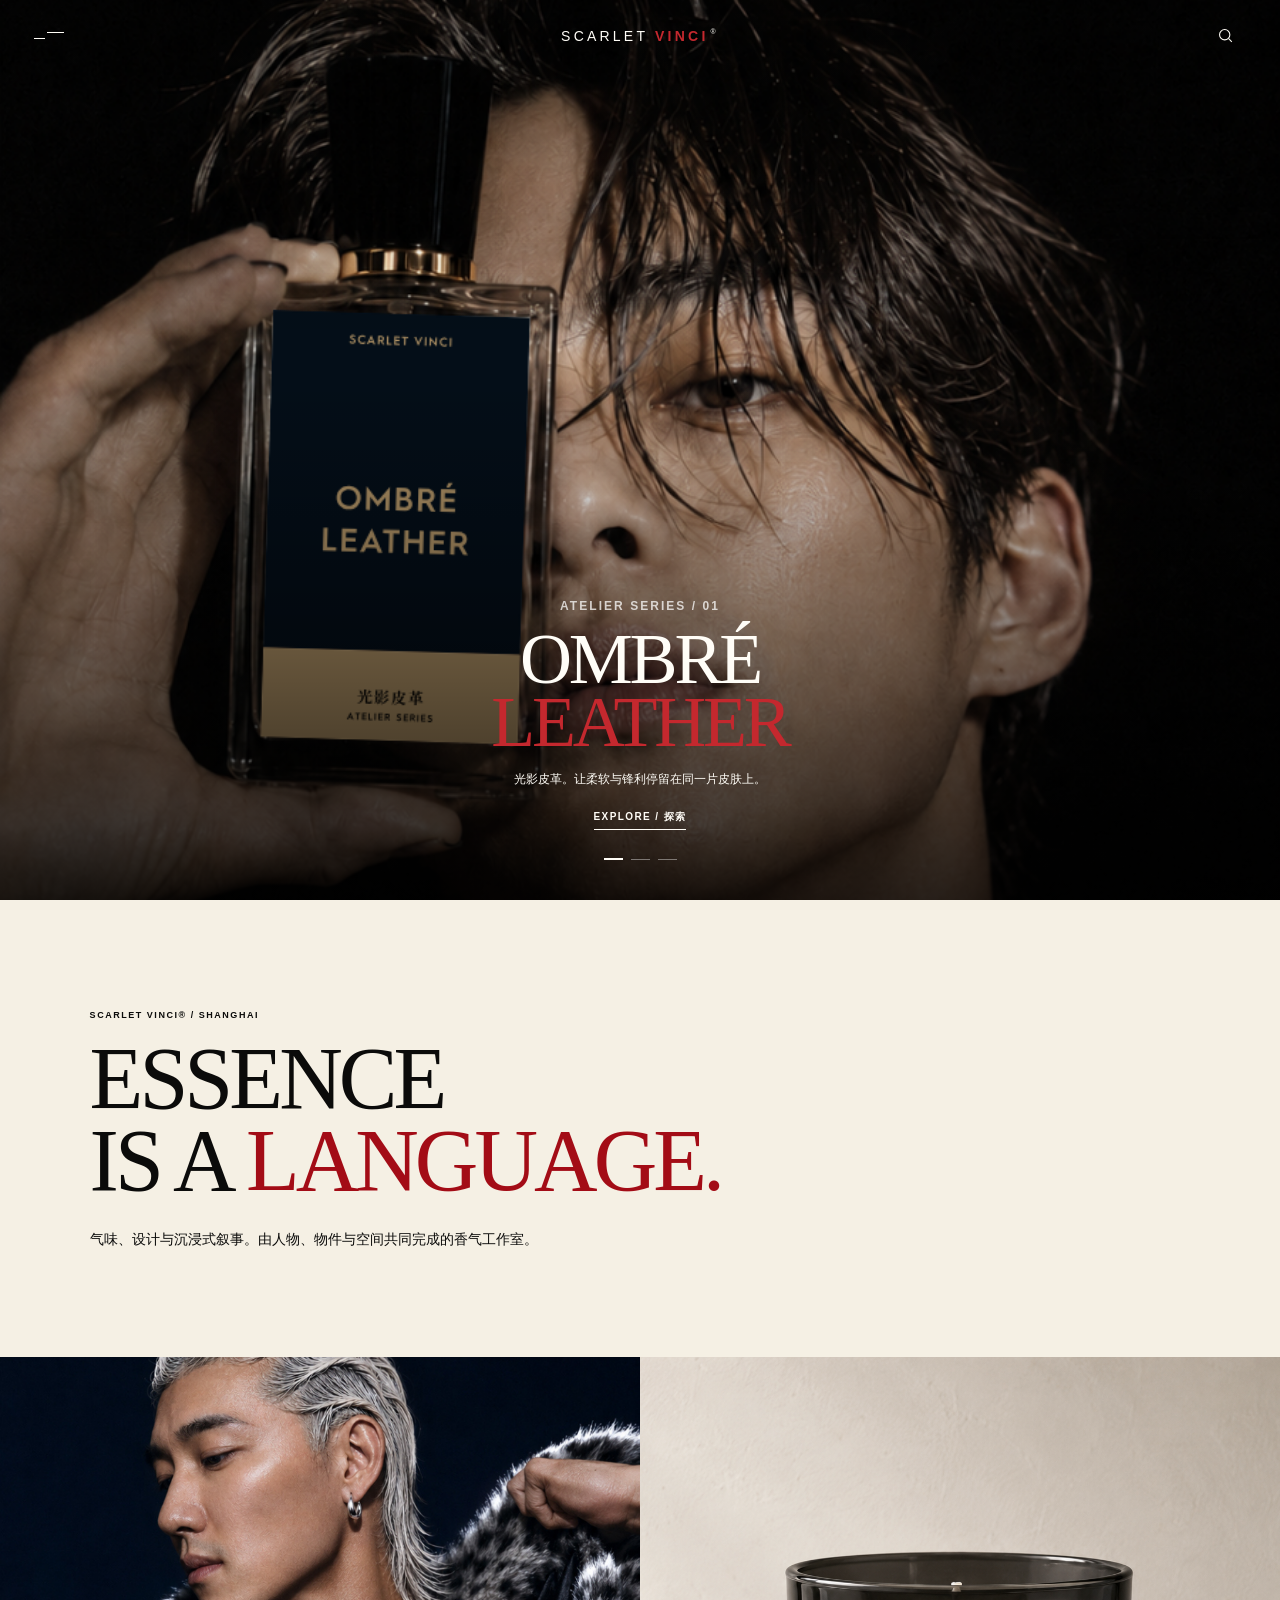
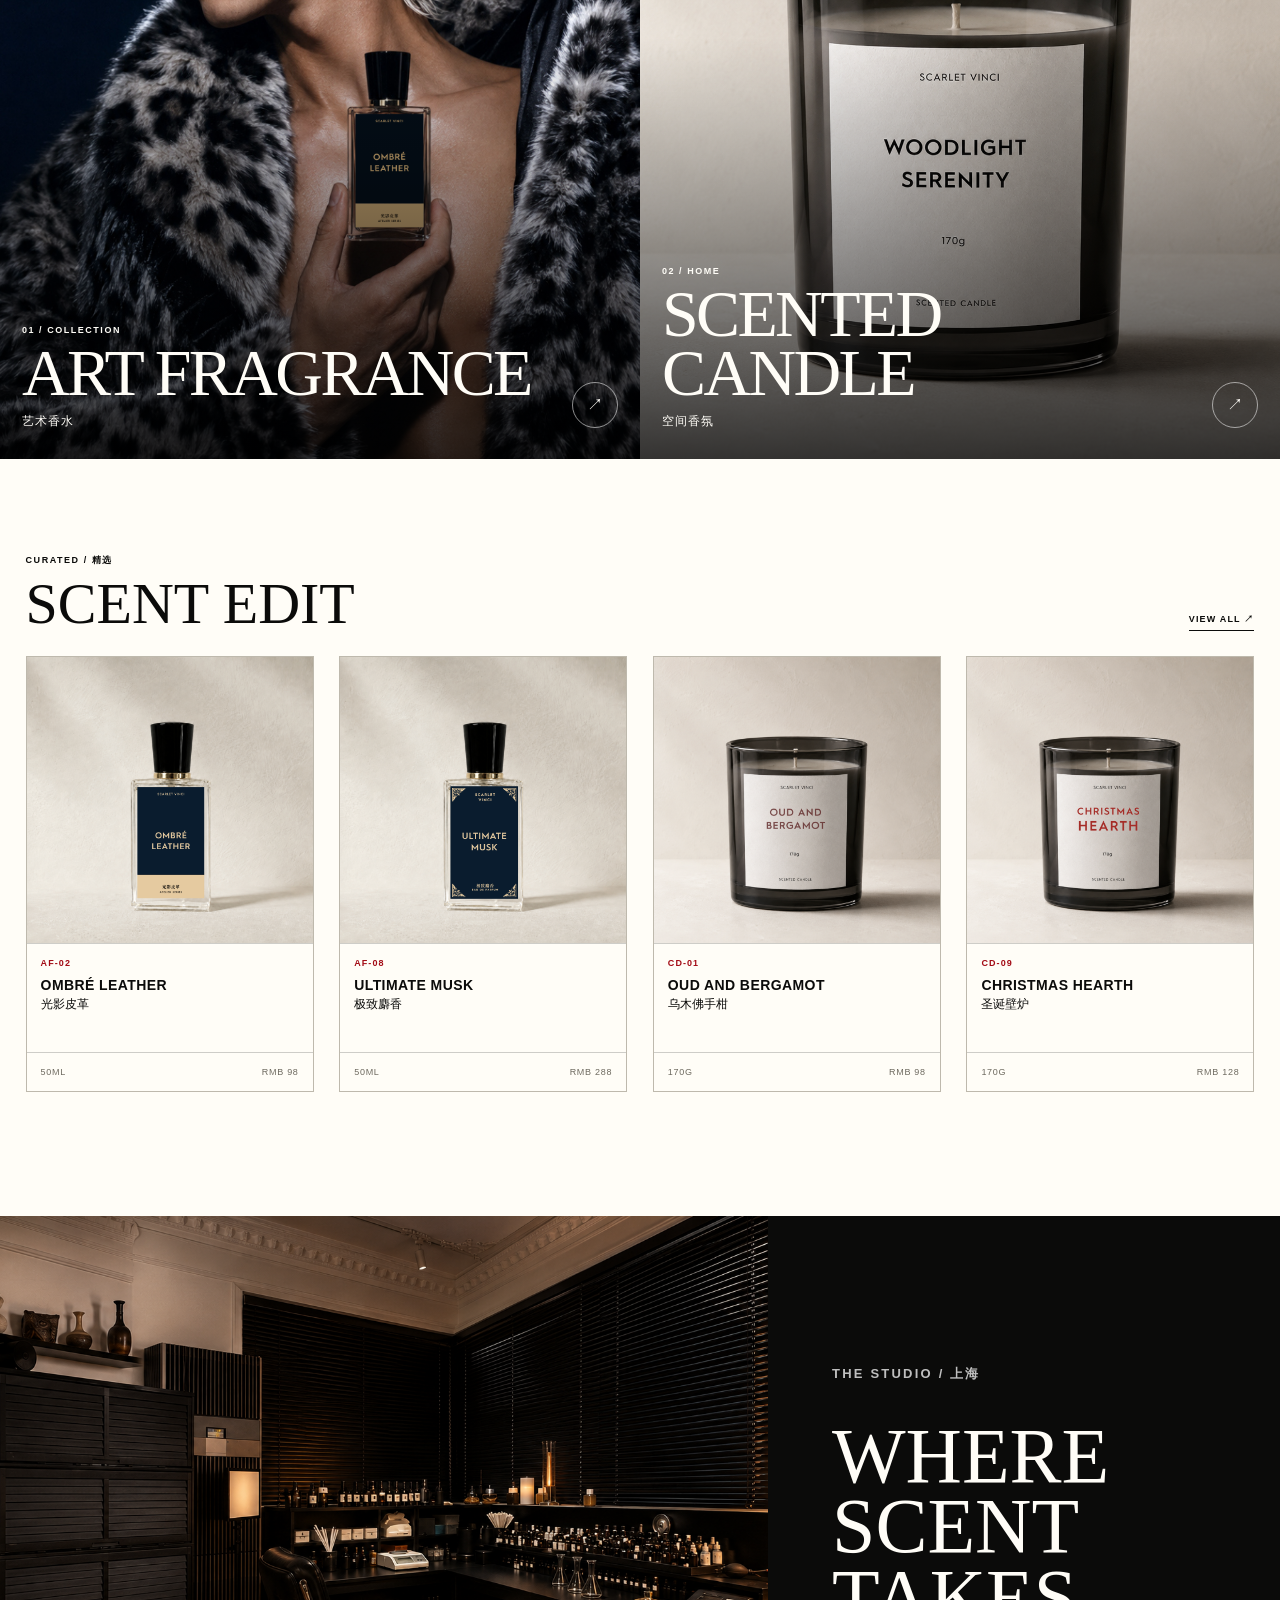
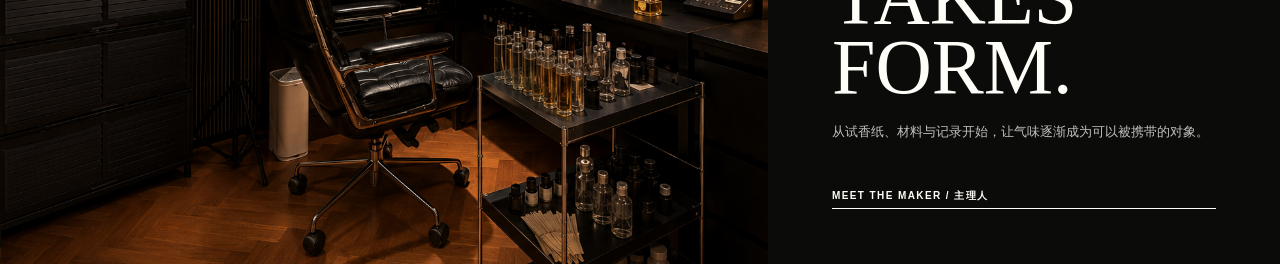
==== V2-site/index.html @ dcbf9c78 "publish V2 preview site" ====
<!doctype html>
<html lang="zh-CN">
<head>
  <meta charset="utf-8">
  <meta name="viewport" content="width=device-width, initial-scale=1, viewport-fit=cover">
  <meta name="theme-color" content="#0a0a0a">
  <meta name="description" content="SCARLET VINCI® 香气、设计与沉浸式叙事工作室。">
  <title>SCARLET VINCI® | Essence Laboratory</title>
  <link rel="stylesheet" href="styles.css?v=9">
</head>
<body>
  <a class="skip-link" href="#app">跳到主要内容</a>

  <header class="topbar" id="topbar">
    <button class="icon-button menu-button" id="menuButton" type="button" aria-label="打开导航" aria-controls="drawer" aria-expanded="false">
      <span></span><span></span>
    </button>
    <a class="wordmark" href="#/home" aria-label="SCARLET VINCI 首页">SCARLET <b>VINCI</b><sup>®</sup></a>
    <button class="icon-button search-button" id="searchButton" type="button" aria-label="搜索产品">
      <svg viewBox="0 0 24 24" aria-hidden="true"><circle cx="11" cy="11" r="6.5"></circle><path d="m16 16 4 4"></path></svg>
    </button>
  </header>

  <main id="app" tabindex="-1"></main>

  <nav class="bottom-nav" aria-label="主要导航">
    <a href="#/home" data-nav="home"><span class="nav-icon">⌂</span><small>首页</small></a>
    <a href="#/shop/perfume" data-nav="shop"><span class="nav-icon">◇</span><small>香气</small></a>
    <a href="#/shop/all" data-nav="catalogue"><span class="nav-icon">▦</span><small>选购</small></a>
    <a href="#/maker" data-nav="maker"><span class="nav-icon">○</span><small>主理人</small></a>
  </nav>

  <aside class="drawer" id="drawer" aria-hidden="true">
    <div class="drawer-panel">
      <div class="drawer-head">
        <span>SCARLET VINCI®</span>
        <button class="drawer-close" id="drawerClose" type="button" aria-label="关闭导航">×</button>
      </div>
      <nav class="drawer-links" aria-label="完整导航">
        <a href="#/home"><span>01</span><b>首页</b><small>INDEX</small></a>
        <a href="#/shop/perfume"><span>02</span><b>艺术香水</b><small>ART FRAGRANCE</small></a>
        <a href="#/shop/candle"><span>03</span><b>香氛蜡烛</b><small>SCENTED CANDLE</small></a>
        <a href="#/maker"><span>04</span><b>主理人与工作室</b><small>THE MAKER</small></a>
      </nav>
      <div class="drawer-foot">
        <p>ESSENCE LABORATORY<br>SHANGHAI</p>
        <button id="drawerInquiry" type="button">订购与合作咨询 ↗</button>
      </div>
    </div>
  </aside>

  <section class="search-overlay" id="searchOverlay" aria-hidden="true">
    <div class="search-head">
      <button id="searchBack" type="button" aria-label="关闭搜索">←</button>
      <label><span>搜索</span><input id="searchInput" type="search" placeholder="输入香水名、香调或编号" autocomplete="off"></label>
    </div>
    <div class="search-body">
      <p class="eyebrow">POPULAR / 热门搜索</p>
      <div class="search-chips" id="searchChips"></div>
      <div class="search-results" id="searchResults"></div>
    </div>
  </section>

  <dialog class="reservation-dialog" id="reservationDialog">
    <form class="reservation-form" id="reservationForm">
      <div class="form-head">
        <div><p class="eyebrow">PRIVATE ORDER</p><h2>预约此款</h2></div>
        <button id="reservationClose" type="button" aria-label="关闭预约表单">×</button>
      </div>
      <p class="reservation-product" id="reservationProduct"></p>
      <div class="field-grid">
        <label><span>姓名 *</span><input name="customer_name" required autocomplete="name"></label>
        <label><span>手机号 *</span><input name="phone" required inputmode="tel" autocomplete="tel"></label>
        <label><span>微信号</span><input name="wechat_id" autocomplete="off"></label>
        <label class="full"><span>收货地址 *</span><textarea name="shipping_address" required autocomplete="street-address"></textarea></label>
        <label class="full"><span>备注</span><textarea name="note"></textarea></label>
      </div>
      <label class="consent"><input type="checkbox" required><span>我同意工作人员使用以上信息联系我确认库存、配送与付款方式。</span></label>
      <input class="honeypot" name="website" tabindex="-1" autocomplete="off">
      <button class="submit-button" type="submit">提交预约 <span>↗</span></button>
      <p class="form-status" id="formStatus" aria-live="polite"></p>
    </form>
  </dialog>

  <div class="toast" id="toast" role="status" aria-live="polite"></div>
  <script src="app.js?v=10"></script>
</body>
</html>
---- V2-site/styles.css ----
:root {
  --ink: #0b0b0a;
  --paper: #f5f0e4;
  --paper-2: #ebe4d5;
  --white: #fffdf7;
  --red: #a30c16;
  --scarlet: #c4282e;
  --gold: #c5a56a;
  --muted: #6d695f;
  --line: rgba(11, 11, 10, .2);
  --product-gap: clamp(12px,2vw,28px);
  --product-pad: clamp(14px,2vw,30px);
  --top: 62px;
  --bottom: 66px;
  --display: "Bodoni 72", Didot, "Times New Roman", serif;
  --sans: "Avenir Next", Avenir, "PingFang SC", "Hiragino Sans GB", sans-serif;
  --cn: "PingFang SC", "Hiragino Sans GB", "Songti SC", sans-serif;
}

* { box-sizing: border-box; }
html { scroll-behavior: smooth; background: var(--ink); }
body { margin: 0; min-width: 320px; min-height: 100vh; background: var(--paper); color: var(--ink); font-family: var(--sans); -webkit-font-smoothing: antialiased; }
body.locked { overflow: hidden; }
button, input, textarea { font: inherit; }
button, a { -webkit-tap-highlight-color: transparent; }
button { color: inherit; }
img { display: block; max-width: 100%; }
a { color: inherit; }
.skip-link { position: fixed; left: 12px; top: -60px; z-index: 200; padding: 10px 14px; background: var(--paper); color: var(--ink); }
.skip-link:focus { top: 12px; }
.eyebrow { margin: 0; font-size: 9px; font-weight: 700; letter-spacing: .17em; text-transform: uppercase; }

.topbar {
  position: fixed; inset: 0 0 auto; z-index: 50; height: calc(var(--top) + env(safe-area-inset-top)); padding: env(safe-area-inset-top) 17px 0;
  display: grid; grid-template-columns: 42px 1fr 42px; align-items: center;
  border-bottom: 1px solid transparent; color: var(--white); transition: background .35s ease, color .35s ease, border-color .35s ease;
}
.topbar.light { background: rgba(245,240,228,.94); color: var(--ink); border-color: var(--line); backdrop-filter: blur(12px); }
.wordmark { justify-self: center; text-decoration: none; white-space: nowrap; font-size: 14px; font-weight: 500; letter-spacing: .23em; }
.wordmark b { color: var(--scarlet); font-weight: 600; }
.wordmark sup { margin-left: 2px; font-size: 7px; vertical-align: top; }
.icon-button { width: 42px; height: 42px; padding: 0; border: 0; background: transparent; display: grid; place-items: center; cursor: pointer; }
.menu-button { justify-self: start; gap: 5px; align-content: center; }
.menu-button span { width: 17px; height: 1px; background: currentColor; display: block; }
.menu-button span:last-child { width: 11px; justify-self: start; }
.search-button { justify-self: end; }
.search-button svg { width: 19px; fill: none; stroke: currentColor; stroke-width: 1.35; }

#app { min-height: 100vh; padding-bottom: var(--bottom); outline: none; }
.page-enter { animation: page-enter .48s cubic-bezier(.2,.7,.2,1) both; }
@keyframes page-enter { from { opacity: 0; transform: translateY(8px); } }

.bottom-nav {
  position: fixed; inset: auto 0 0; z-index: 45; height: calc(var(--bottom) + env(safe-area-inset-bottom)); padding-bottom: env(safe-area-inset-bottom);
  display: grid; grid-template-columns: repeat(4,1fr); border-top: 1px solid rgba(11,11,10,.14); background: rgba(255,253,247,.96); backdrop-filter: blur(16px);
}
.bottom-nav a { display: grid; align-content: center; justify-items: center; gap: 3px; color: #918d83; text-decoration: none; }
.bottom-nav a.active { color: var(--ink); }
.bottom-nav a.active:before { content: ""; position: absolute; top: 0; width: 28px; height: 1px; background: var(--red); }
.nav-icon { font: 19px/1 var(--display); }
.bottom-nav small { font-family: var(--cn); font-size: 9px; letter-spacing: .05em; }

/* Hero */
.hero { position: relative; min-height: 100svh; background: #070707; color: var(--white); overflow: hidden; }
.hero-track { position: absolute; inset: 0; }
.hero-slide { position: absolute; inset: 0; overflow: hidden; opacity: 0; pointer-events: none; transition: opacity 1.2s ease-in-out; will-change: opacity; }
.hero-slide.active { z-index: 1; opacity: 1; pointer-events: auto; }
.hero-slide img, .hero-slide video { width: 100%; height: 100%; object-fit: cover; object-position: center 24%; }
.hero-slide:after { content: ""; position: absolute; inset: 0; background: linear-gradient(180deg,rgba(0,0,0,.16),transparent 42%,rgba(0,0,0,.78)); }
.hero-copy { position: absolute; z-index: 2; left: 22px; right: 22px; bottom: calc(var(--bottom) + 58px); text-align: center; }
.hero-copy .eyebrow { margin-bottom: 12px; color: rgba(255,255,255,.74); }
.hero-copy h1 { margin: 0; font: 400 clamp(44px,13vw,72px)/.88 var(--display); letter-spacing: -.045em; text-transform: uppercase; }
.hero-copy h1 em { color: var(--scarlet); font-style: normal; }
.hero-copy p { margin: 15px auto 0; max-width: 330px; font-family: var(--cn); font-size: 12px; line-height: 1.6; }
.hero-link { display: inline-flex; margin-top: 21px; padding-bottom: 5px; border-bottom: 1px solid currentColor; text-decoration: none; font-size: 10px; font-weight: 700; letter-spacing: .14em; }
.hero-dots { position: absolute; z-index: 3; left: 0; right: 0; bottom: calc(var(--bottom) + 25px); display: flex; justify-content: center; gap: 8px; }
.hero-dot { width: 19px; height: 18px; padding: 0; border: 0; background: transparent; position: relative; cursor: pointer; }
.hero-dot:after { content: ""; position: absolute; inset: auto 0 8px; height: 1px; background: rgba(255,255,255,.4); }
.hero-dot.active:after { background: var(--white); height: 2px; }

.intro-block { padding: 74px 22px 66px; background: var(--paper); }
.intro-block h2 { max-width: 900px; margin: 18px 0 24px; font: 400 clamp(40px,11vw,88px)/.93 var(--display); letter-spacing: -.045em; }
.intro-block h2 i { color: var(--red); font-style: normal; }
.intro-block > p:last-child { max-width: 600px; margin: 0; font-family: var(--cn); font-size: 14px; line-height: 1.9; }

.category-cards { display: grid; background: var(--ink); }
.category-card { position: relative; min-height: 62svh; overflow: hidden; color: var(--white); text-decoration: none; }
.category-card img { position: absolute; inset: 0; width: 100%; height: 100%; object-fit: cover; transition: transform 1s cubic-bezier(.2,.8,.2,1); }
.category-card:after { content: ""; position: absolute; inset: 0; background: linear-gradient(180deg,transparent 40%,rgba(0,0,0,.78)); }
.category-card-copy { position: absolute; z-index: 2; left: 22px; right: 22px; bottom: 31px; display: grid; grid-template-columns: 1fr auto; align-items: end; gap: 20px; }
.category-card h3 { margin: 8px 0 0; font: 400 clamp(39px,10vw,66px)/.9 var(--display); letter-spacing: -.04em; }
.category-card h3 small { display: block; margin-top: 11px; font: 500 12px/1.2 var(--cn); letter-spacing: .08em; }
.category-arrow { width: 46px; height: 46px; display: grid; place-items: center; border: 1px solid rgba(255,255,255,.55); border-radius: 50%; }
.category-card:hover img { transform: scale(1.035); }

.featured { padding: 67px 0 74px; overflow: hidden; background: var(--white); }
.section-head { padding: 0 22px 25px; display: flex; justify-content: space-between; align-items: end; gap: 24px; }
.section-head h2 { margin: 9px 0 0; font: 400 clamp(35px,9vw,58px)/.95 var(--display); }
.text-link { padding-bottom: 4px; border-bottom: 1px solid var(--ink); text-decoration: none; white-space: nowrap; font-size: 9px; font-weight: 700; letter-spacing: .13em; }
.product-rail { display: grid; grid-template-columns: repeat(2,minmax(0,1fr)); gap: var(--product-gap); padding: 0 var(--product-pad) 14px; }
.product-rail .product-card { border: 1px solid var(--line); }
.product-rail .product-card-info { min-height: 148px; display: flex; flex-direction: column; }
.product-rail .product-card .meta { margin: auto -14px -16px; padding: 14px; border-top: 1px solid var(--line); }

.product-card { min-width: 0; background: var(--paper-2); color: var(--ink); text-decoration: none; scroll-snap-align: start; }
.product-card figure { margin: 0; aspect-ratio: 1; overflow: hidden; background: #a3a39d; }
.product-card img { width: 100%; height: 100%; object-fit: cover; transition: transform .55s ease, filter .55s ease; }
.product-card:hover img { transform: scale(1.025); filter: contrast(1.04); }
.product-card-info { min-height: 126px; padding: 14px 14px 16px; background: var(--white); border-top: 1px solid var(--line); }
.product-card-code { color: var(--red); font-size: 9px; font-weight: 700; letter-spacing: .12em; }
.product-card h3 { margin: 9px 0 3px; font-size: 14px; line-height: 1.15; letter-spacing: .03em; }
.product-card .cn { margin: 0; font: 12px/1.4 var(--cn); }
.product-card .meta { display: flex; justify-content: space-between; gap: 10px; margin-top: 14px; color: var(--muted); font-size: 9px; letter-spacing: .08em; }

.studio-banner { display: grid; background: var(--ink); color: var(--white); }
.studio-banner img { width: 100%; height: min(62svh,720px); object-fit: cover; }
.studio-banner-copy { padding: 39px 22px 48px; }
.studio-banner-copy h2 { margin: 11px 0 18px; font: 400 clamp(43px,12vw,78px)/.9 var(--display); }
.studio-banner-copy p { max-width: 590px; margin: 0 0 25px; font-family: var(--cn); font-size: 13px; line-height: 1.8; color: rgba(255,255,255,.74); }

/* Shop */
.catalogue-hero { padding: calc(var(--top) + 61px) 22px 48px; background: var(--paper); }
.catalogue-hero h1 { margin: 17px 0 20px; font: 400 clamp(55px,16vw,112px)/.78 var(--display); letter-spacing: -.06em; }
.catalogue-hero h1 i { color: var(--red); font-style: normal; }
.catalogue-hero > p:last-child { max-width: 560px; margin: 0; font-family: var(--cn); font-size: 13px; line-height: 1.8; }
.shop-campaign { position: relative; aspect-ratio: 16/10; overflow: hidden; background: #111; color: #fff; }
.shop-campaign img { width: 100%; height: 100%; object-fit: cover; object-position: center 48%; }
.shop-campaign:after { content: ""; position: absolute; inset: 0; background: linear-gradient(180deg,transparent,rgba(0,0,0,.62)); }
.shop-campaign span { position: absolute; z-index: 2; left: 20px; bottom: 18px; font-size: 9px; font-weight: 700; letter-spacing: .13em; }
.tabs { position: sticky; top: calc(var(--top) + env(safe-area-inset-top)); z-index: 20; display: flex; overflow-x: auto; background: rgba(245,240,228,.96); border-bottom: 1px solid var(--line); scrollbar-width: none; backdrop-filter: blur(12px); }
.tabs::-webkit-scrollbar { display: none; }
.tabs a { min-width: max-content; padding: 17px 20px 14px; color: var(--muted); text-decoration: none; font-size: 10px; font-weight: 700; letter-spacing: .1em; border-bottom: 2px solid transparent; }
.tabs a.active { color: var(--ink); border-bottom-color: var(--red); }
.product-grid { display: grid; grid-template-columns: repeat(2,minmax(0,1fr)); gap: var(--product-gap); padding: var(--product-pad); background: var(--paper); }
.product-grid .product-card { border: 1px solid var(--line); }
.product-grid .product-card-info { min-height: 148px; display: flex; flex-direction: column; }
.product-grid .product-card .meta { margin: auto -14px -16px; padding: 14px; border-top: 1px solid var(--line); }
.collection-break { grid-column: 1/-1; min-height: 245px; margin: 0 clamp(14px,2vw,30px); padding: 35px 22px; display: flex; flex-direction: column; justify-content: space-between; background: var(--red); color: var(--white); }
.collection-break h2 { margin: 0; font: 400 clamp(50px,14vw,92px)/.86 var(--display); }
.collection-break p { align-self: end; max-width: 250px; margin: 0; font: 12px/1.7 var(--cn); }

/* Product detail */
.detail-page { background: var(--paper); }
.detail-image { position: relative; padding-top: calc(var(--top) + env(safe-area-inset-top)); background: #9d9d97; }
.detail-image img { width: 100%; aspect-ratio: 1/1.06; object-fit: cover; }
.detail-counter { position: absolute; right: 14px; bottom: 14px; padding: 7px 9px; background: rgba(255,253,247,.85); font-size: 9px; letter-spacing: .08em; }
.detail-body { padding: 34px 22px 48px; }
.detail-code { color: var(--red); }
.detail-body h1 { margin: 13px 0 3px; font: 400 clamp(38px,10.5vw,76px)/.88 var(--display); letter-spacing: -.045em; }
.detail-cn { margin: 11px 0 0; font: 15px/1.4 var(--cn); }
.detail-meta { display: flex; justify-content: space-between; margin: 28px 0; padding: 16px 0; border-block: 1px solid var(--line); font-size: 11px; font-weight: 700; letter-spacing: .08em; }
.family { margin: 0 0 31px; font-size: 10px; font-weight: 700; letter-spacing: .12em; }
.notes { border-top: 1px solid var(--ink); }
.note-row { display: grid; grid-template-columns: 82px 1fr; gap: 14px; padding: 17px 0; border-bottom: 1px solid var(--line); }
.note-row b { font-size: 9px; letter-spacing: .12em; }
.note-row span { font: 13px/1.65 var(--cn); }
.reserve-bar { position: sticky; bottom: calc(var(--bottom) + env(safe-area-inset-bottom)); z-index: 15; display: grid; grid-template-columns: 1fr auto; background: var(--ink); color: var(--white); }
.reserve-bar div { padding: 14px 17px; }
.reserve-bar small { display: block; margin-bottom: 3px; color: rgba(255,255,255,.62); font-size: 8px; letter-spacing: .1em; }
.reserve-bar strong { font-size: 12px; }
.reserve-bar button { min-width: 145px; border: 0; background: var(--red); color: var(--white); padding: 0 18px; font-size: 10px; font-weight: 700; letter-spacing: .12em; cursor: pointer; }
.detail-story { display: grid; background: var(--ink); color: var(--white); }
.detail-story img { width: 100%; max-height: 720px; object-fit: cover; }
.detail-story-copy { padding: 38px 22px 50px; }
.detail-story-copy h2 { margin: 11px 0 16px; font: 400 clamp(38px,10vw,65px)/.92 var(--display); }
.detail-story-copy p { margin: 0; font: 13px/1.8 var(--cn); color: rgba(255,255,255,.72); }

/* Maker */
.maker-page { padding-top: calc(var(--top) + env(safe-area-inset-top)); background: var(--paper); }
.maker-title { padding: 55px 22px 36px; }
.maker-title h1 { margin: 14px 0 13px; font: 400 clamp(64px,18vw,128px)/.73 var(--display); letter-spacing: -.065em; }
.maker-title h1 i { color: var(--red); font-style: normal; }
.maker-title p:last-child { margin: 0; font: 13px/1.7 var(--cn); }
.maker-portrait { width: 100%; max-height: 880px; object-fit: cover; object-position: center 30%; }
.maker-copy { padding: 52px 22px 64px; }
.maker-copy h2 { max-width: 780px; margin: 13px 0 26px; font: 400 clamp(38px,10vw,75px)/.94 var(--display); }
.maker-copy p { max-width: 690px; margin: 0; font: 14px/1.95 var(--cn); }
.maker-data { margin-top: 42px; border-top: 1px solid var(--ink); }
.maker-row { display: grid; grid-template-columns: 95px 1fr; gap: 20px; padding: 17px 0; border-bottom: 1px solid var(--line); }
.maker-row b { font-size: 9px; letter-spacing: .12em; }
.maker-row span { font: 12px/1.65 var(--cn); }
.contact-panel { display: grid; padding: 43px 22px 52px; background: var(--red); color: var(--white); }
.contact-panel h2 { margin: 12px 0 25px; font: 400 clamp(45px,12vw,76px)/.88 var(--display); }
.qr-wrap { display: grid; grid-template-columns: 112px 1fr; gap: 22px; align-items: center; }
.qr-wrap img { width: 112px; background: var(--white); padding: 8px; }
.qr-wrap p { margin: 0; font: 12px/1.8 var(--cn); }

/* Drawer and overlays */
.drawer { position: fixed; inset: 0; z-index: 90; visibility: hidden; background: rgba(0,0,0,0); transition: visibility .4s, background .4s; }
.drawer.open { visibility: visible; background: rgba(0,0,0,.68); }
.drawer-panel { width: min(88vw,430px); height: 100%; padding: env(safe-area-inset-top) 20px env(safe-area-inset-bottom); transform: translateX(-101%); background: var(--paper); transition: transform .45s cubic-bezier(.76,0,.24,1); }
.drawer.open .drawer-panel { transform: translateX(0); }
.drawer-head { height: var(--top); display: flex; align-items: center; justify-content: space-between; border-bottom: 1px solid var(--ink); font-size: 11px; font-weight: 700; letter-spacing: .13em; }
.drawer-close { width: 40px; height: 40px; border: 0; background: transparent; font: 26px/1 var(--display); cursor: pointer; }
.drawer-links a { min-height: 75px; display: grid; grid-template-columns: 34px 1fr auto; align-items: center; gap: 7px; border-bottom: 1px solid var(--line); text-decoration: none; }
.drawer-links span { color: var(--red); font-size: 9px; }
.drawer-links b { font: 500 15px/1.2 var(--cn); }
.drawer-links small { font-size: 8px; letter-spacing: .1em; color: var(--muted); }
.drawer-foot { position: absolute; left: 20px; right: 20px; bottom: calc(21px + env(safe-area-inset-bottom)); }
.drawer-foot p { font-size: 9px; line-height: 1.7; letter-spacing: .12em; }
.drawer-foot button { width: 100%; margin-top: 13px; padding: 14px; border: 0; background: var(--ink); color: var(--white); font-size: 10px; font-weight: 700; letter-spacing: .08em; }

.search-overlay { position: fixed; inset: 0; z-index: 100; visibility: hidden; opacity: 0; background: var(--white); transition: opacity .25s, visibility .25s; }
.search-overlay.open { visibility: visible; opacity: 1; }
.search-head { height: calc(var(--top) + env(safe-area-inset-top)); padding: env(safe-area-inset-top) 15px 0; display: grid; grid-template-columns: 44px 1fr; align-items: center; border-bottom: 1px solid var(--line); }
.search-head button { height: 42px; border: 0; background: transparent; font-size: 20px; }
.search-head label { display: grid; grid-template-columns: auto 1fr; align-items: center; gap: 13px; margin-right: 17px; }
.search-head label span { font: 12px var(--cn); }
.search-head input { width: 100%; border: 0; border-bottom: 1px solid var(--ink); outline: 0; background: transparent; padding: 9px 0; font: 13px var(--cn); }
.search-body { padding: 34px 20px calc(var(--bottom) + 35px); max-height: calc(100vh - var(--top)); overflow-y: auto; }
.search-chips { display: flex; flex-wrap: wrap; gap: 8px; margin: 16px 0 32px; }
.search-chips button { padding: 9px 11px; border: 1px solid var(--line); background: transparent; font: 11px var(--cn); }
.search-results { display: grid; grid-template-columns: repeat(2,minmax(0,1fr)); background: var(--white); }
.search-results .product-card { border-right: 1px solid var(--line); border-bottom: 1px solid var(--line); }
.search-empty { grid-column: 1/-1; min-height: 190px; display: grid; place-items: center; background: var(--white); color: var(--muted); font: 12px var(--cn); }

.reservation-dialog { width: min(620px,100%); max-width: 100%; max-height: calc(100vh - 20px); margin: auto auto 0; padding: 0; border: 0; border-radius: 0; background: var(--paper); color: var(--ink); }
.reservation-dialog::backdrop { background: rgba(0,0,0,.74); backdrop-filter: blur(3px); }
.reservation-form { padding: 24px 20px calc(25px + env(safe-area-inset-bottom)); overflow-y: auto; }
.form-head { display: flex; justify-content: space-between; align-items: start; }
.form-head h2 { margin: 7px 0 0; font: 400 42px/1 var(--display); }
.form-head button { width: 38px; height: 38px; border: 1px solid var(--ink); background: transparent; font: 24px/1 var(--display); }
.reservation-product { margin: 22px 0; padding: 13px; background: var(--ink); color: var(--white); font-size: 10px; line-height: 1.55; letter-spacing: .05em; }
.field-grid { display: grid; grid-template-columns: 1fr 1fr; gap: 13px; }
.field-grid label { display: grid; gap: 7px; }
.field-grid .full { grid-column: 1/-1; }
.field-grid label span { font: 10px var(--cn); }
.field-grid input, .field-grid textarea { width: 100%; border: 1px solid var(--ink); border-radius: 0; background: transparent; padding: 11px; color: var(--ink); font: 13px var(--cn); }
.field-grid textarea { min-height: 72px; resize: vertical; }
.consent { display: flex; gap: 8px; align-items: start; margin: 17px 0; font: 11px/1.6 var(--cn); }
.consent input { margin-top: 3px; }
.honeypot { position: absolute; left: -9999px; opacity: 0; }
.submit-button { width: 100%; display: flex; justify-content: space-between; border: 0; background: var(--red); color: var(--white); padding: 15px; font-size: 10px; font-weight: 700; letter-spacing: .12em; }
.submit-button:disabled { opacity: .55; }
.form-status { min-height: 19px; margin: 11px 0 0; font: 12px/1.55 var(--cn); color: var(--red); }
.form-status.success { color: #17643b; }
.toast { position: fixed; z-index: 130; left: 50%; bottom: calc(var(--bottom) + 20px); transform: translate(-50%,20px); width: max-content; max-width: calc(100vw - 36px); padding: 11px 14px; background: var(--ink); color: var(--white); font: 11px/1.5 var(--cn); opacity: 0; visibility: hidden; transition: .25s; }
.toast.show { opacity: 1; visibility: visible; transform: translate(-50%,0); }

@media (min-width: 760px) {
  :root { --top: 72px; --bottom: 0px; }
  #app { padding-bottom: 0; }
  .topbar { padding-inline: 34px; grid-template-columns: 55px 1fr 55px; }
  .bottom-nav { display: none; }
  .hero { min-height: 100vh; }
  .hero-copy { bottom: 70px; }
  .hero-dots { bottom: 32px; }
  .intro-block { padding: 110px 7vw 105px; }
  .category-cards { grid-template-columns: 1fr 1fr; }
  .category-card { min-height: 78vh; }
  .featured { padding: 95px 0 110px; }
  .section-head { padding-inline: var(--product-pad); }
  .product-rail { grid-template-columns: repeat(4,minmax(0,1fr)); }
  .studio-banner { grid-template-columns: 1.5fr 1fr; align-items: stretch; }
  .studio-banner img { height: 72vh; }
  .studio-banner-copy { display: flex; flex-direction: column; justify-content: end; padding: 55px 5vw; }
  .catalogue-hero { padding: calc(var(--top) + 80px) 7vw 72px; }
  .shop-campaign { aspect-ratio: 2.15/1; }
  .shop-campaign img { object-position: center 39%; }
  .tabs { padding-left: calc(7vw - 20px); }
  .product-grid { grid-template-columns: repeat(4,minmax(0,1fr)); }
  .collection-break { min-height: 340px; padding: 48px 7vw; }
  .detail-page { display: grid; grid-template-columns: minmax(0,1.08fr) minmax(380px,.92fr); align-items: start; }
  .detail-image { position: sticky; top: 0; height: 100vh; padding-top: 0; }
  .detail-image img { height: 100%; aspect-ratio: auto; }
  .detail-body { padding: calc(var(--top) + 65px) 6vw 64px; }
  .reserve-bar { grid-column: 2; bottom: 0; }
  .detail-story { grid-column: 1/-1; grid-template-columns: 1.45fr 1fr; }
  .detail-story img { height: 68vh; max-height: none; }
  .detail-story-copy { display: flex; flex-direction: column; justify-content: center; padding: 6vw; }
  .maker-title, .maker-copy { padding-inline: 7vw; }
  .maker-portrait { height: 84vh; max-height: none; }
  .contact-panel { grid-template-columns: 1fr 1fr; align-items: end; padding: 70px 7vw; }
  .contact-panel h2 { margin-bottom: 0; }
  .reservation-dialog { margin: auto; }
}

@media (max-width: 420px) {
  .field-grid { grid-template-columns: 1fr; }
  .field-grid .full { grid-column: auto; }
  .product-grid .product-card-info { min-height: 132px; padding-inline: 11px; }
  .product-grid .product-card .meta { margin-inline: -11px; }
  .product-rail .product-card-info { min-height: 132px; padding-inline: 11px; }
  .product-rail .product-card .meta { margin-inline: -11px; }
  .product-card h3 { font-size: 12px; }
  .product-card .meta { font-size: 8px; }
}

@media (prefers-reduced-motion: reduce) {
  html { scroll-behavior: auto; }
  *, *:before, *:after { animation-duration: .001ms !important; animation-iteration-count: 1 !important; transition-duration: .001ms !important; }
}
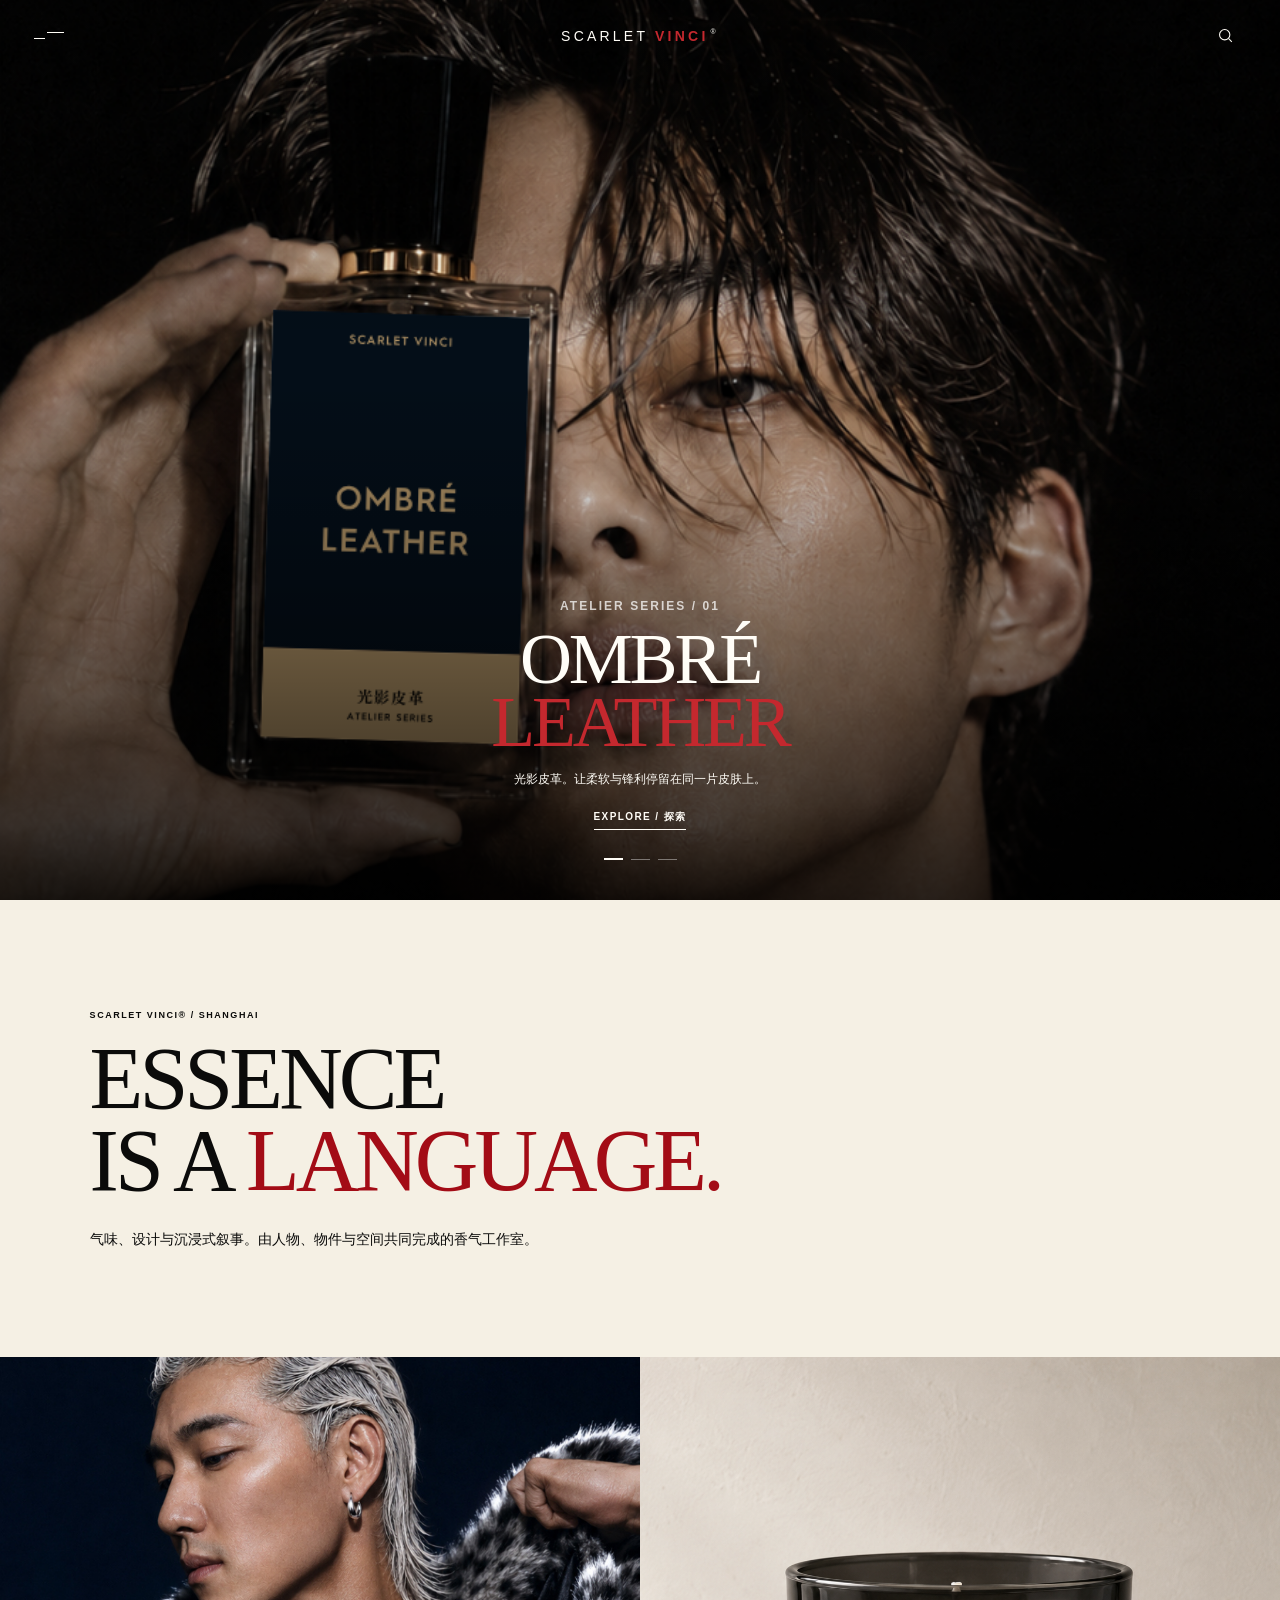
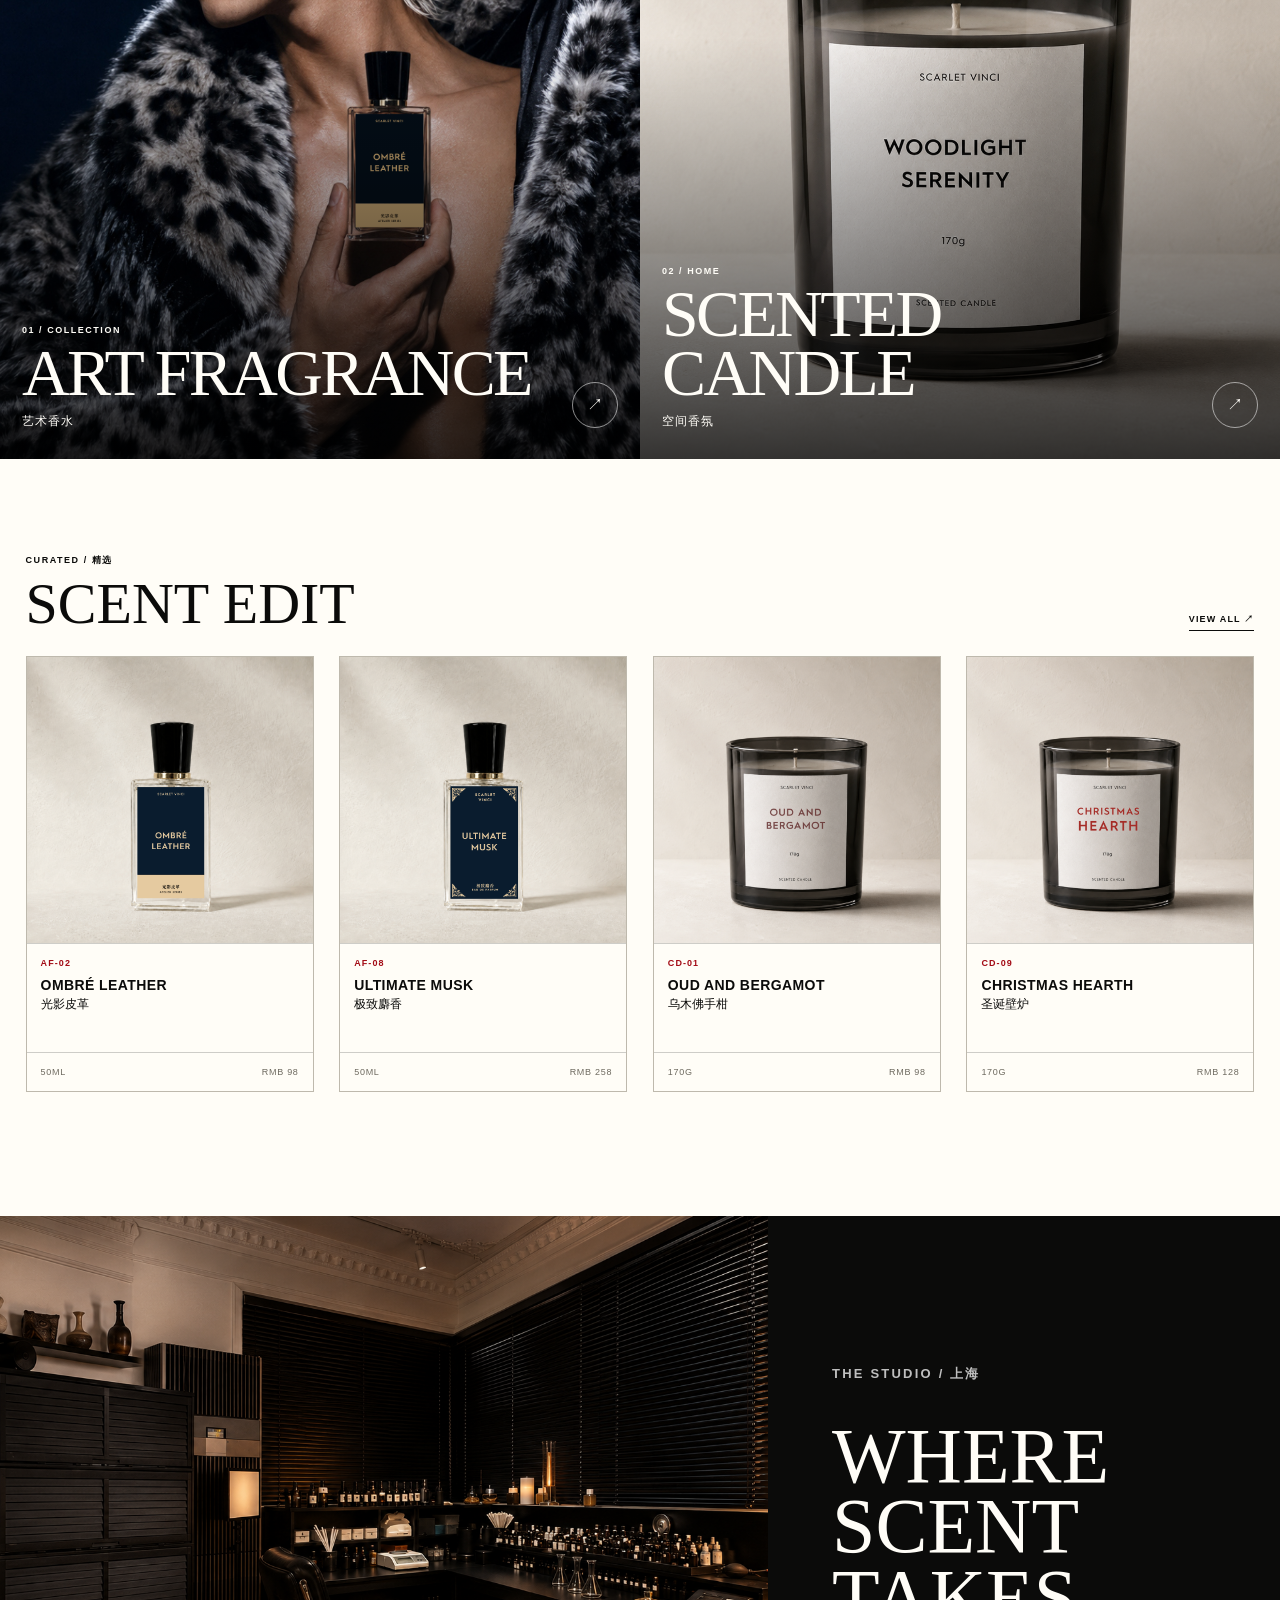
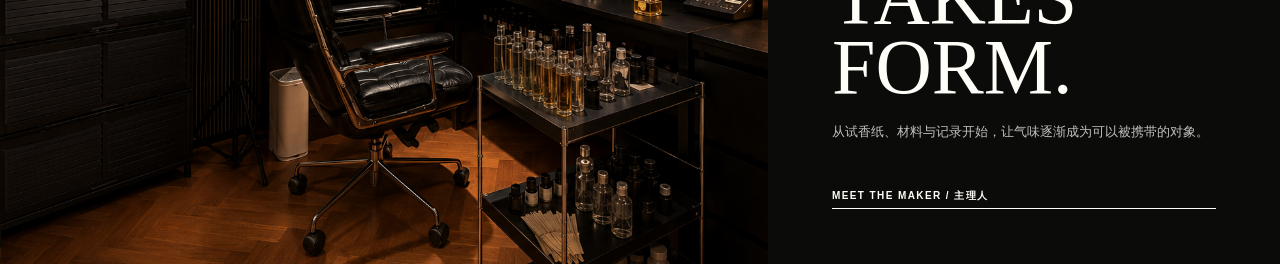
==== commit 974da1c0: "correct ultimate fragrance prices" ====
--- a/V2-site/index.html
+++ b/V2-site/index.html
@@ -83,6 +83,6 @@
   </dialog>
 
   <div class="toast" id="toast" role="status" aria-live="polite"></div>
-  <script src="app.js?v=10"></script>
+  <script src="app.js?v=11"></script>
 </body>
 </html>
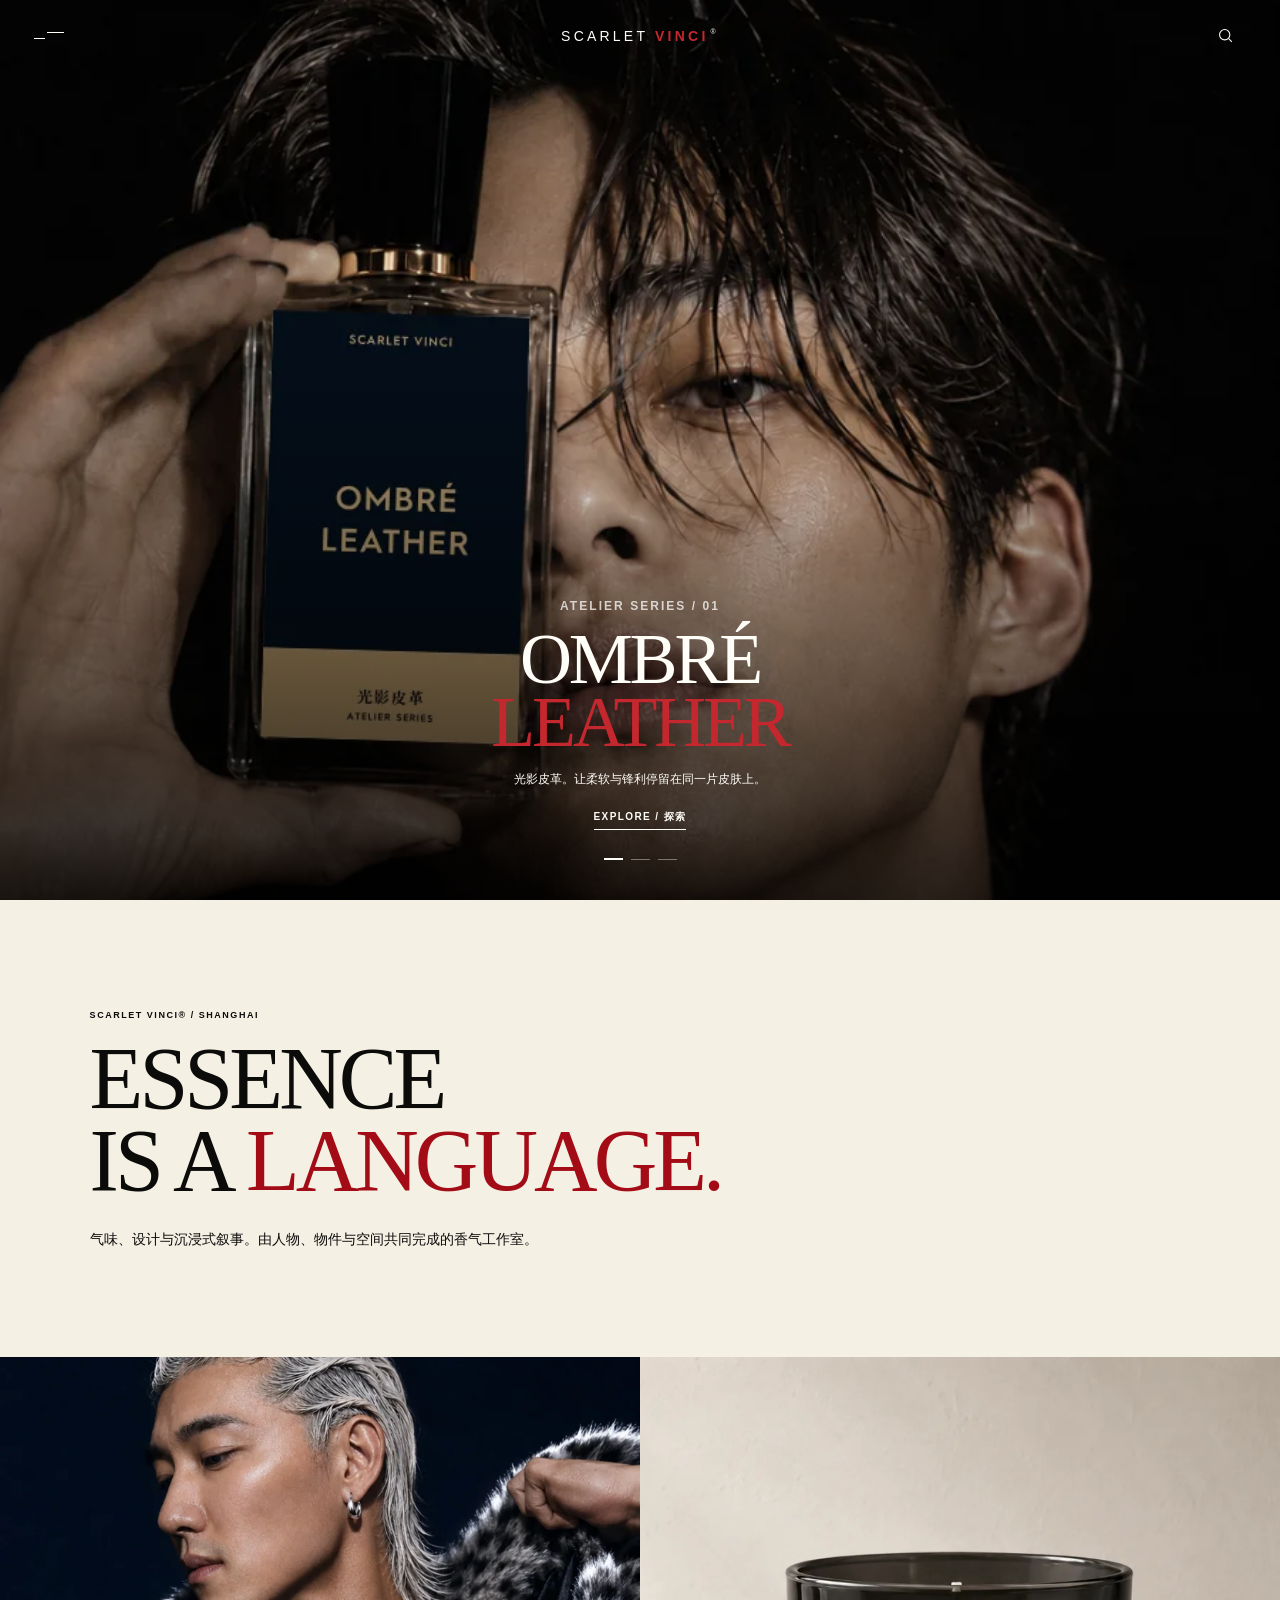
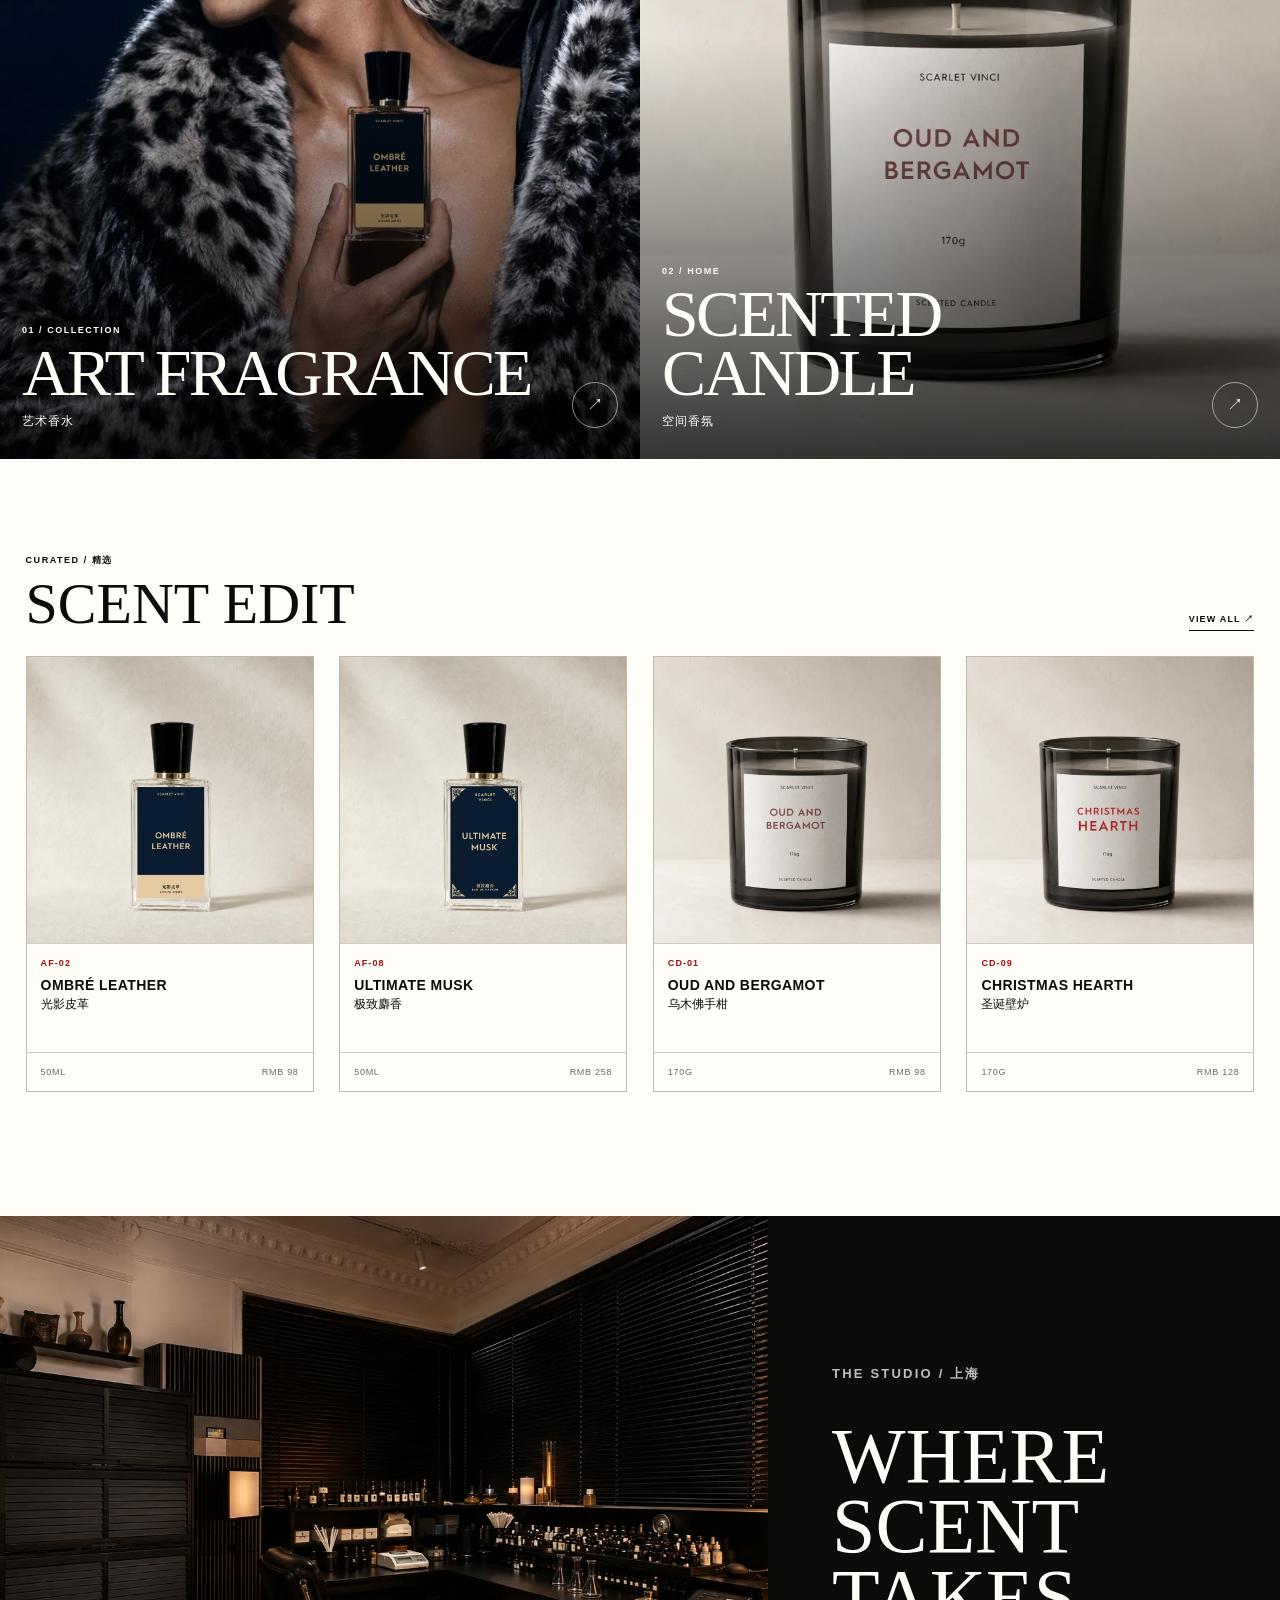
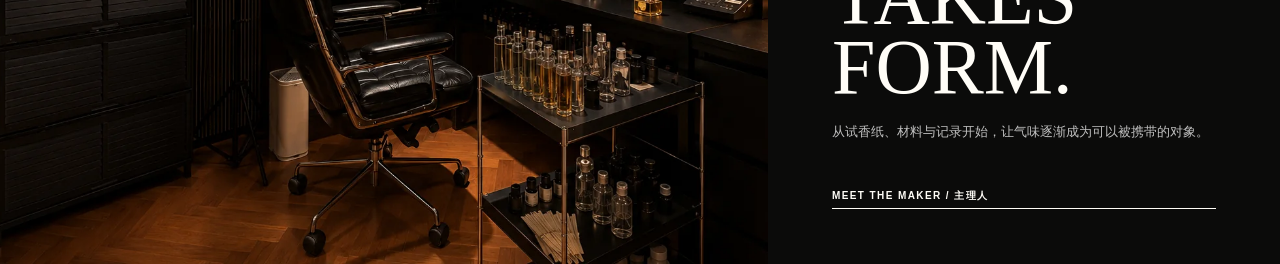
==== commit 62fb00a9: "optimize V2 images for mobile" ====
--- a/V2-site/index.html
+++ b/V2-site/index.html
@@ -83,6 +83,6 @@
   </dialog>
 
   <div class="toast" id="toast" role="status" aria-live="polite"></div>
-  <script src="app.js?v=11"></script>
+  <script src="app.js?v=13"></script>
 </body>
 </html>
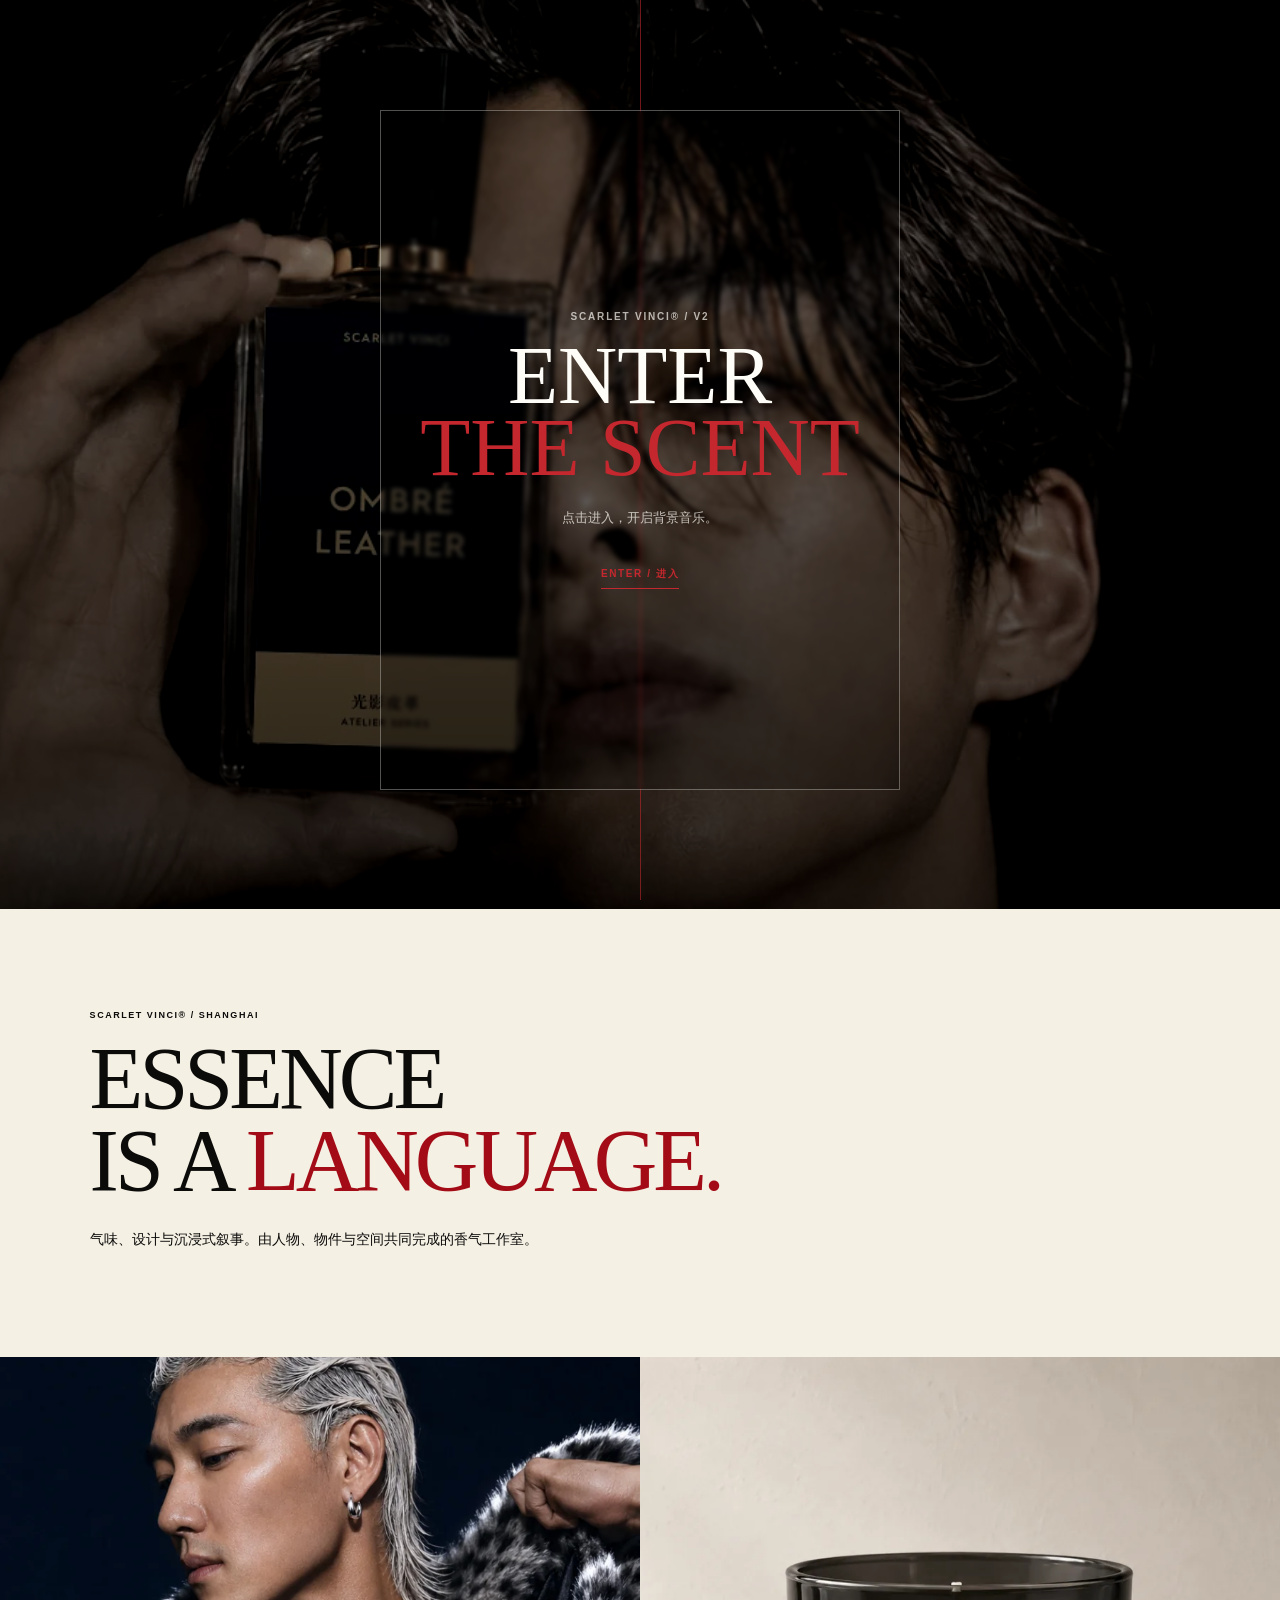
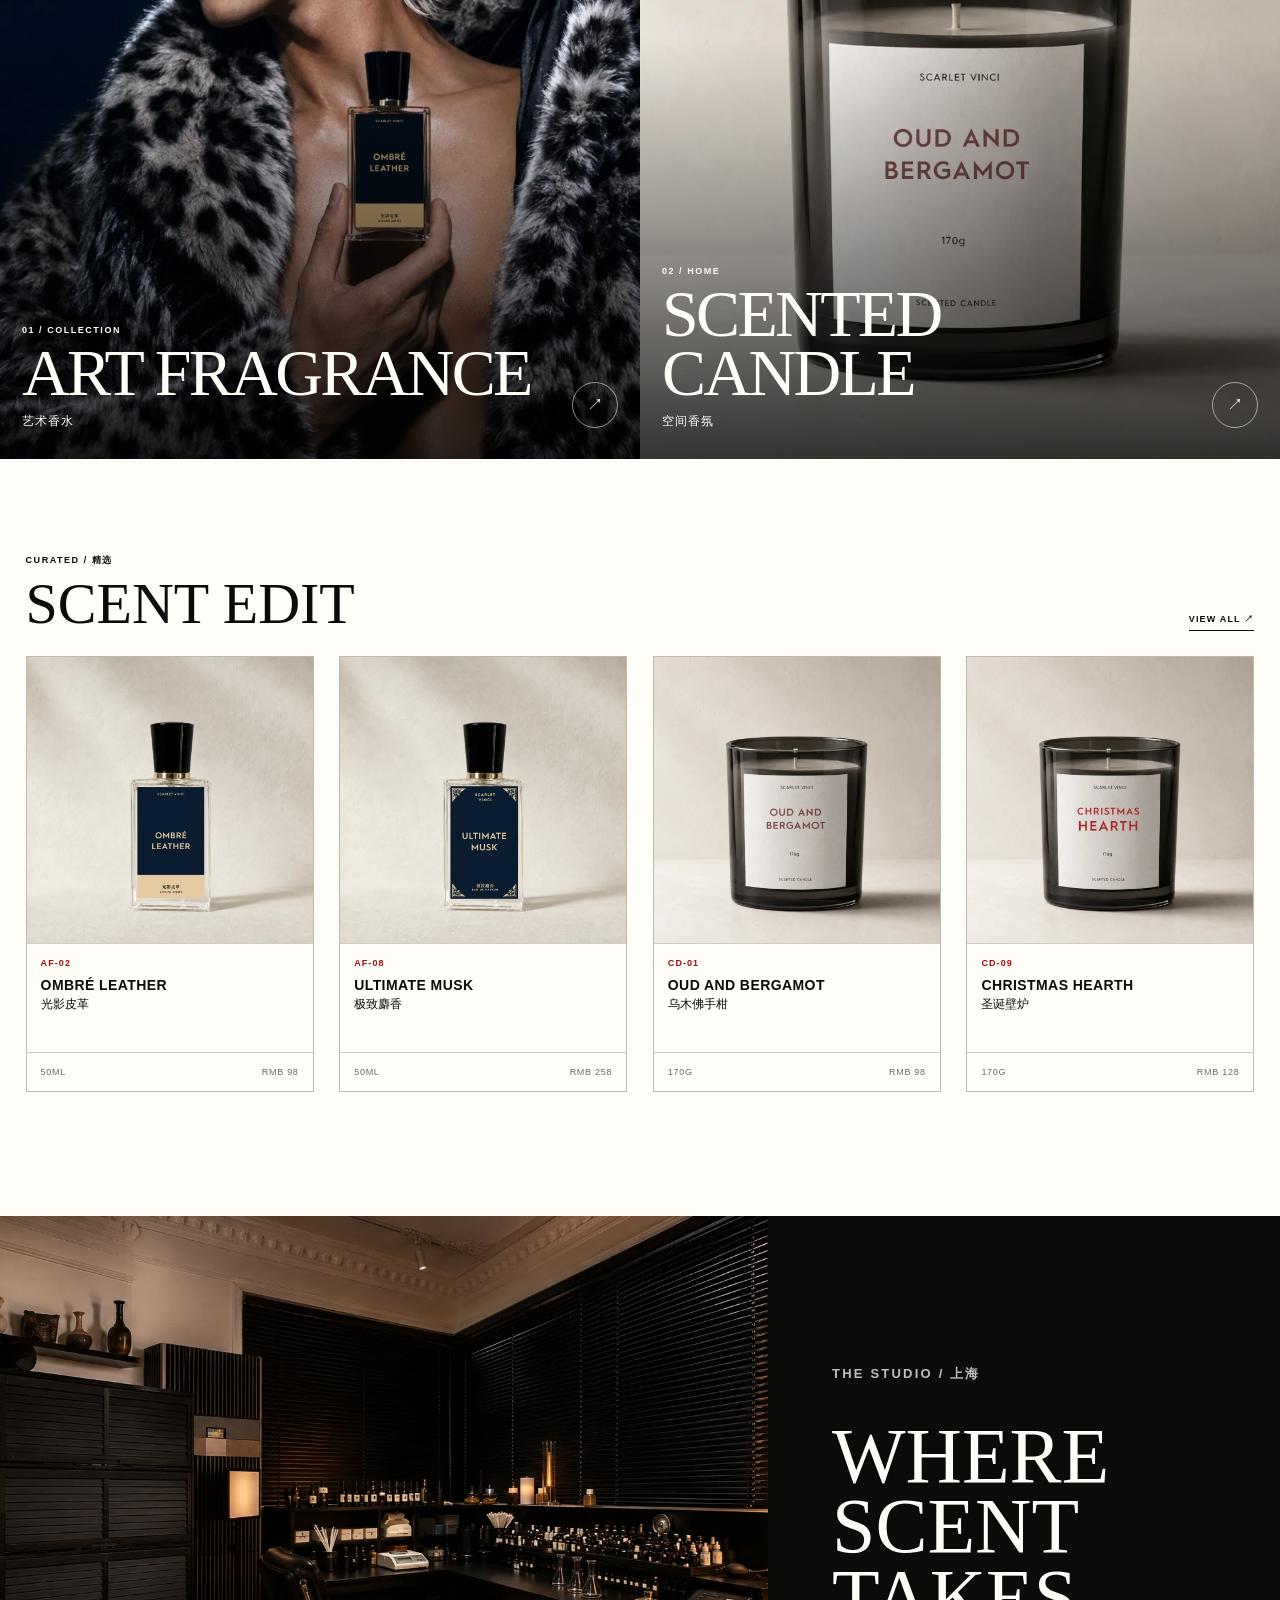
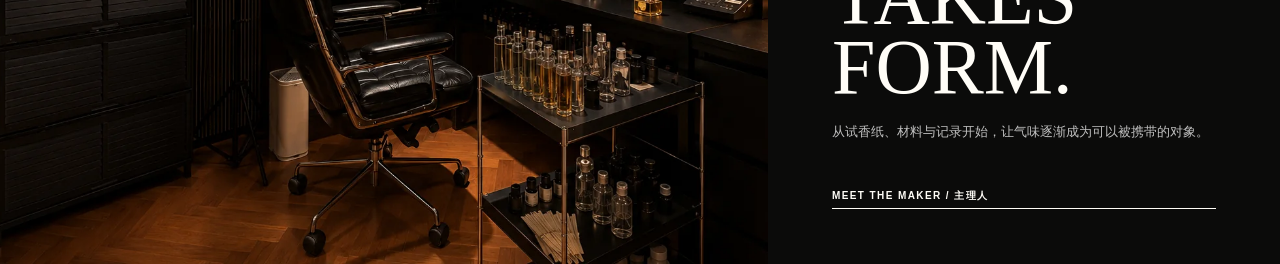
==== commit 77d67ef3: "Add V2 background music entry" ====
--- a/V2-site/index.html
+++ b/V2-site/index.html
@@ -6,7 +6,7 @@
   <meta name="theme-color" content="#0a0a0a">
   <meta name="description" content="SCARLET VINCI® 香气、设计与沉浸式叙事工作室。">
   <title>SCARLET VINCI® | Essence Laboratory</title>
-  <link rel="stylesheet" href="styles.css?v=9">
+  <link rel="stylesheet" href="styles.css?v=10">
 </head>
 <body>
   <a class="skip-link" href="#app">跳到主要内容</a>
@@ -29,6 +29,17 @@
     <a href="#/shop/all" data-nav="catalogue"><span class="nav-icon">▦</span><small>选购</small></a>
     <a href="#/maker" data-nav="maker"><span class="nav-icon">○</span><small>主理人</small></a>
   </nav>
+
+  <audio id="siteMusic" src="assets/audio/sv-v2-theme.m4a" preload="auto" loop playsinline></audio>
+  <section class="entry-gate" id="entryGate" role="dialog" aria-modal="true" aria-labelledby="entryTitle">
+    <button class="entry-button" id="entryButton" type="button">
+      <span class="entry-kicker">SCARLET VINCI® / V2</span>
+      <span class="entry-title" id="entryTitle">ENTER<br><em>THE SCENT</em></span>
+      <span class="entry-copy">点击进入，开启背景音乐。</span>
+      <span class="entry-action">ENTER / 进入</span>
+    </button>
+  </section>
+  <button class="music-toggle" id="musicToggle" type="button" aria-label="暂停背景音乐" aria-pressed="true">♪</button>
 
   <aside class="drawer" id="drawer" aria-hidden="true">
     <div class="drawer-panel">
@@ -83,6 +94,6 @@
   </dialog>
 
   <div class="toast" id="toast" role="status" aria-live="polite"></div>
-  <script src="app.js?v=13"></script>
+  <script src="app.js?v=14"></script>
 </body>
 </html>
--- a/V2-site/styles.css
+++ b/V2-site/styles.css
@@ -21,6 +21,7 @@
 html { scroll-behavior: smooth; background: var(--ink); }
 body { margin: 0; min-width: 320px; min-height: 100vh; background: var(--paper); color: var(--ink); font-family: var(--sans); -webkit-font-smoothing: antialiased; }
 body.locked { overflow: hidden; }
+body.entry-locked { overflow: hidden; }
 button, input, textarea { font: inherit; }
 button, a { -webkit-tap-highlight-color: transparent; }
 button { color: inherit; }
@@ -59,6 +60,38 @@
 .bottom-nav a.active:before { content: ""; position: absolute; top: 0; width: 28px; height: 1px; background: var(--red); }
 .nav-icon { font: 19px/1 var(--display); }
 .bottom-nav small { font-family: var(--cn); font-size: 9px; letter-spacing: .05em; }
+
+/* Audio entry */
+.entry-gate {
+  position: fixed; inset: 0; z-index: 180; display: grid; place-items: center; padding: max(22px,env(safe-area-inset-top)) 22px max(22px,env(safe-area-inset-bottom));
+  background: #050505; color: var(--white); opacity: 1; visibility: visible; transition: opacity .75s ease, visibility .75s ease;
+}
+.entry-gate:before {
+  content: ""; position: absolute; inset: 0; background: linear-gradient(180deg,rgba(0,0,0,.24),rgba(0,0,0,.76)), url("assets/hero/ombre-portrait-01.webp") center 24% / cover no-repeat;
+  filter: contrast(1.08) saturate(.86); transform: scale(1.02);
+}
+.entry-gate:after { content: ""; position: absolute; top: 0; bottom: 0; left: 50%; width: 1px; background: rgba(196,40,46,.72); opacity: .8; }
+.entry-button {
+  position: relative; z-index: 1; width: min(520px,100%); min-height: min(76svh,680px); border: 1px solid rgba(255,253,247,.32); border-radius: 0;
+  display: flex; flex-direction: column; justify-content: center; align-items: center; padding: 34px 22px; background: rgba(5,5,5,.18);
+  color: inherit; text-align: center; cursor: pointer; backdrop-filter: blur(2px); transition: transform .45s cubic-bezier(.2,.8,.2,1), border-color .35s ease, background .35s ease;
+}
+.entry-button:hover, .entry-button:focus-visible { border-color: rgba(196,40,46,.85); background: rgba(5,5,5,.28); outline: none; }
+.entry-kicker { display: block; color: rgba(255,253,247,.68); font-size: 10px; font-weight: 700; letter-spacing: .18em; }
+.entry-title { display: block; margin-top: 18px; font: 400 clamp(46px,13vw,82px)/.88 var(--display); text-transform: uppercase; }
+.entry-title em { color: var(--scarlet); font-style: normal; }
+.entry-copy { display: block; margin-top: 23px; color: rgba(255,253,247,.72); font: 13px/1.7 var(--cn); }
+.entry-action { display: inline-flex; margin-top: 38px; padding-bottom: 7px; border-bottom: 1px solid var(--scarlet); color: var(--scarlet); font-size: 10px; font-weight: 700; letter-spacing: .16em; }
+.entry-gate.is-entering { opacity: 0; visibility: hidden; pointer-events: none; }
+.entry-gate.is-entering .entry-button { transform: scale(1.025); }
+.music-toggle {
+  position: fixed; right: 13px; bottom: calc(var(--bottom) + env(safe-area-inset-bottom) + 14px); z-index: 70;
+  width: 36px; height: 36px; border: 1px solid rgba(11,11,10,.22); border-radius: 50%; background: rgba(255,253,247,.86); color: var(--ink);
+  display: grid; place-items: center; font: 700 15px/1 var(--display); box-shadow: 0 8px 24px rgba(0,0,0,.12); backdrop-filter: blur(12px); cursor: pointer;
+  opacity: 0; visibility: hidden; transition: opacity .25s ease, visibility .25s ease, background .25s ease, color .25s ease;
+}
+body.music-ready .music-toggle { opacity: 1; visibility: visible; }
+.music-toggle[aria-pressed="false"] { background: rgba(11,11,10,.82); color: var(--white); }
 
 /* Hero */
 .hero { position: relative; min-height: 100svh; background: #070707; color: var(--white); overflow: hidden; }
